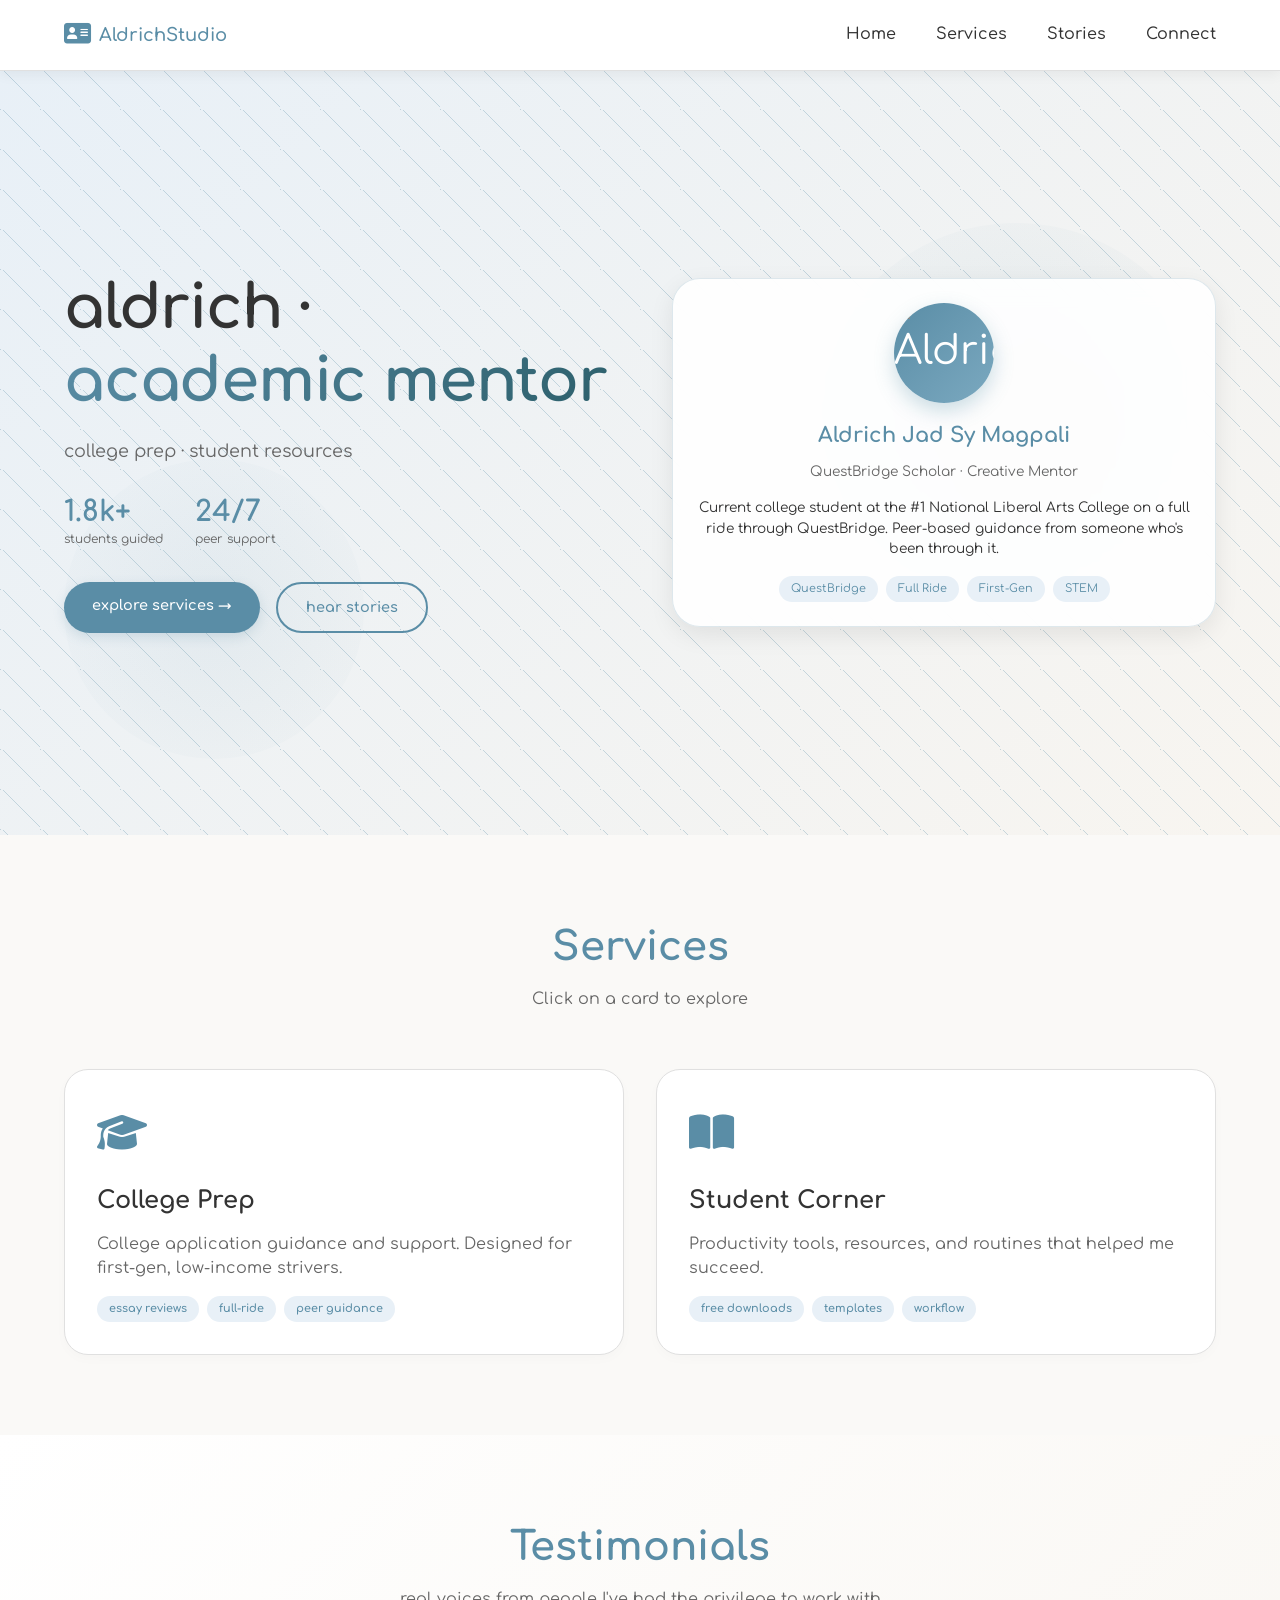
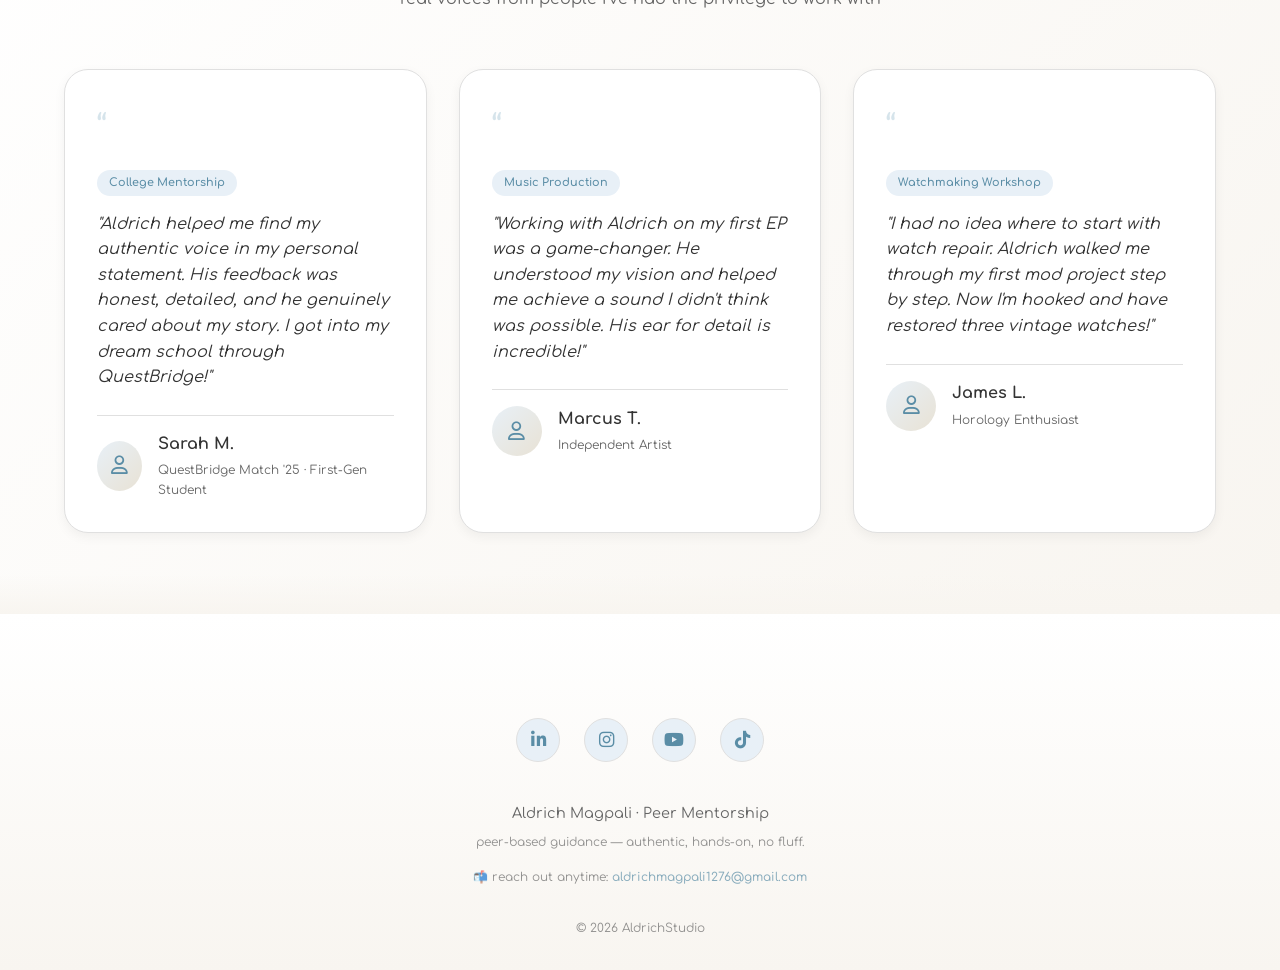
==== index.html @ c524021f "New index page" ====
<!DOCTYPE html>
<html lang="en">
<head>
    <meta charset="UTF-8">
    <meta name="viewport" content="width=device-width, initial-scale=1.0, viewport-fit=cover">
    <title>The Nexus | Aldrich — Creative Hub & Mentorship</title>
    <link rel="preconnect" href="https://fonts.googleapis.com">
    <link rel="preconnect" href="https://fonts.gstatic.com" crossorigin>
    <link href="https://fonts.googleapis.com/css2?family=Comfortaa:wght@300;400;500;600;700;800&display=swap" rel="stylesheet">
    <link rel="stylesheet" href="https://cdnjs.cloudflare.com/ajax/libs/font-awesome/6.4.0/css/all.min.css">
    <style>
        /* ===== EXACT ORIGINAL HEADER CSS ===== */
        :root {
            --primary: #5a8da6;
            --primary-light: #7ba9c0;
            --primary-very-light: #e8f0f7;
            --secondary: #f8f5f0;
            --secondary-dark: #e8e2d5;
            --text: #333333;
            --text-light: #666666;
            --white: #ffffff;
            --off-white: #faf9f7;
            --border: #e0e0e0;
            --success: #4caf50;
            --error: #f44336;
            --space-xs: 0.5rem;
            --space-sm: 1rem;
            --space-md: 1.5rem;
            --space-lg: 2.5rem;
            --space-xl: 4rem;
            --font-xs: 0.875rem;
            --font-sm: 1rem;
            --font-md: 1.125rem;
            --font-lg: 1.5rem;
            --font-xl: 2rem;
            --radius: 8px;
            --radius-lg: 12px;
            --shadow: 0 4px 12px rgba(0, 0, 0, 0.05);
            --shadow-lg: 0 8px 24px rgba(0, 0, 0, 0.08);
            --transition: 0.2s ease;
        }

        * {
            margin: 0;
            padding: 0;
            box-sizing: border-box;
        }

        body {
            font-family: 'Comfortaa', sans-serif;
            line-height: 1.6;
            color: var(--text);
            background-color: var(--off-white);
            padding-top: 70px;
            overflow-x: hidden;
        }

        .container {
            width: 100%;
            max-width: 1200px;
            margin: 0 auto;
            padding: 0 var(--space-md);
        }

        /* ===== EXACT ORIGINAL HEADER STYLES ===== */
        .header {
            position: fixed;
            top: 0;
            left: 0;
            right: 0;
            background-color: var(--white);
            box-shadow: var(--shadow);
            border-bottom: 1px solid var(--border);
            z-index: 1000;
            padding: 1rem 0;
        }

        .header-content {
            display: flex;
            justify-content: space-between;
            align-items: center;
        }

        .logo {
            display: flex;
            align-items: center;
            gap: var(--space-xs);
            font-weight: 600;
            color: var(--primary);
            font-size: var(--font-md);
            text-decoration: none;
        }

        .logo-icon {
            font-size: 1.5rem;
        }

        .logo-text {
            display: inline;
        }

        .menu-toggle {
            display: flex;
            flex-direction: column;
            justify-content: space-between;
            width: 30px;
            height: 24px;
            background: none;
            border: none;
            cursor: pointer;
            padding: 0;
            z-index: 1001;
            transition: transform 0.2s ease;
        }

        .menu-toggle:hover {
            transform: scale(1.1);
        }

        .menu-toggle-line {
            display: block;
            width: 100%;
            height: 3px;
            background-color: var(--primary);
            border-radius: 2px;
            transition: all 0.2s ease;
            transform-origin: center;
        }

        .menu-toggle.active .menu-toggle-line:nth-child(1) {
            transform: translateY(10px) rotate(45deg);
        }

        .menu-toggle.active .menu-toggle-line:nth-child(2) {
            opacity: 0;
            transform: scaleX(0);
        }

        .menu-toggle.active .menu-toggle-line:nth-child(3) {
            transform: translateY(-10px) rotate(-45deg);
        }

        .nav {
            display: none;
            opacity: 0;
            transform: translateY(-20px);
            transition: all 0.2s ease;
        }

        .nav.active {
            display: block;
            opacity: 1;
            transform: translateY(0);
            animation: slideDown 0.25s ease-out;
        }

        @keyframes slideDown {
            0% {
                opacity: 0;
                transform: translateY(-20px);
            }
            100% {
                opacity: 1;
                transform: translateY(0);
            }
        }

        @media (min-width: 768px) {
            .menu-toggle {
                display: none;
            }
            
            .nav {
                display: block;
                opacity: 1;
                transform: translateY(0);
            }
            
            .nav-list {
                display: flex;
                gap: var(--space-lg);
                list-style: none;
            }
            
            .nav-link {
                color: var(--text);
                font-weight: 500;
                font-size: var(--font-sm);
                padding: var(--space-xs) 0;
                position: relative;
                text-decoration: none;
                transition: color 0.2s ease;
            }
            
            .nav-link::after {
                content: '';
                position: absolute;
                bottom: 0;
                left: 0;
                width: 0;
                height: 2px;
                background-color: var(--primary);
                transition: width 0.2s ease;
            }
            
            .nav-link:hover::after {
                width: 100%;
            }
            
            .nav-link:hover {
                color: var(--primary);
            }
        }

        @media (max-width: 767px) {
            .nav.active {
                position: fixed;
                top: 70px;
                left: 0;
                right: 0;
                background-color: var(--white);
                padding: var(--space-md);
                box-shadow: var(--shadow-lg);
                border-top: 1px solid var(--border);
                z-index: 999;
            }
            
            .nav-list {
                display: flex;
                flex-direction: column;
                gap: var(--space-md);
                list-style: none;
            }
            
            .nav-link {
                display: block;
                padding: var(--space-sm);
                color: var(--text);
                font-weight: 500;
                font-size: var(--font-md);
                border-radius: var(--radius);
                transition: all 0.15s ease;
                opacity: 0;
                transform: translateX(-20px);
                text-decoration: none;
            }
            
            .nav.active .nav-link {
                opacity: 1;
                transform: translateX(0);
            }
            
            .nav.active .nav-link:nth-child(1) { transition-delay: 0.05s; }
            .nav.active .nav-link:nth-child(2) { transition-delay: 0.1s; }
            .nav.active .nav-link:nth-child(3) { transition-delay: 0.15s; }
            
            .nav-link:hover {
                background-color: var(--secondary);
                transform: translateX(5px);
            }
        }

        /* ===== HERO WITH PERSONAL FEATURE ===== */
        .hero {
            min-height: 85vh;
            display: flex;
            align-items: center;
            position: relative;
            background: linear-gradient(135deg, var(--primary-very-light) 0%, var(--secondary) 100%);
            overflow: hidden;
        }

        .hero-bg-pattern {
            position: absolute;
            top: 0;
            left: 0;
            width: 100%;
            height: 100%;
            opacity: 0.3;
            pointer-events: none;
        }

        .hero-bg-pattern::before {
            content: '';
            position: absolute;
            top: 0;
            left: 0;
            width: 100%;
            height: 100%;
            background-image: 
                repeating-linear-gradient(45deg, var(--primary) 0px, var(--primary) 1px, transparent 1px, transparent 30px);
            background-size: 40px 40px;
        }

        .hero-orb {
            position: absolute;
            top: 20%;
            right: 5%;
            width: 400px;
            height: 400px;
            background: radial-gradient(circle, rgba(90,141,166,0.1), transparent);
            border-radius: 50%;
            pointer-events: none;
        }

        .hero-orb-2 {
            bottom: 10%;
            left: 5%;
            width: 300px;
            height: 300px;
            background: radial-gradient(circle, rgba(90,141,166,0.08), transparent);
            position: absolute;
            border-radius: 50%;
            pointer-events: none;
        }

        .hero-grid {
            display: grid;
            grid-template-columns: 1fr 1fr;
            gap: 4rem;
            align-items: center;
            position: relative;
            z-index: 5;
            width: 100%;
        }

        .hero-title {
            font-size: clamp(2.2rem, 5vw, 3.8rem);
            font-weight: 800;
            line-height: 1.2;
            letter-spacing: -0.02em;
            color: var(--text);
            margin-bottom: 1.2rem;
        }

        .hero-title .gradient-text {
            background: linear-gradient(135deg, var(--primary), #2c5f6b);
            background-clip: text;
            -webkit-background-clip: text;
            color: transparent;
        }

        .hero-subtitle {
            font-size: 1.1rem;
            color: var(--text-light);
            margin-bottom: 2rem;
            line-height: 1.6;
        }

        .hero-stats {
            display: flex;
            gap: 2rem;
            margin: 2rem 0;
        }

        .stat-item {
            text-align: left;
        }

        .stat-number {
            font-size: 1.8rem;
            font-weight: 800;
            color: var(--primary);
            line-height: 1;
        }

        .stat-label {
            font-size: 0.75rem;
            color: var(--text-light);
            margin-top: 0.25rem;
        }

        .btn-group {
            display: flex;
            gap: 1rem;
            flex-wrap: wrap;
            margin-top: 1rem;
        }

        .btn {
            padding: 12px 28px;
            border-radius: 100px;
            font-weight: 600;
            transition: all 0.2s ease;
            cursor: pointer;
            border: none;
            font-family: 'Comfortaa', sans-serif;
            font-size: 0.9rem;
            text-decoration: none;
            display: inline-block;
        }

        .btn-primary {
            background: var(--primary);
            color: white;
            box-shadow: 0 4px 12px rgba(90, 141, 166, 0.2);
        }

        .btn-primary:hover {
            transform: translateY(-2px);
            background: var(--primary-light);
        }

        .btn-outline {
            background: transparent;
            border: 2px solid var(--primary);
            color: var(--primary);
        }

        .btn-outline:hover {
            background: var(--primary);
            color: white;
            transform: translateY(-2px);
        }

        .personal-card {
            background: rgba(255, 255, 255, 0.9);
            backdrop-filter: blur(12px);
            border-radius: 28px;
            padding: 1.5rem;
            text-align: center;
            box-shadow: var(--shadow-lg);
            border: 1px solid rgba(90,141,166,0.2);
            transition: transform 0.2s ease;
        }

        .personal-card:hover {
            transform: translateY(-5px);
        }

        .personal-avatar {
            width: 100px;
            height: 100px;
            background: linear-gradient(135deg, var(--primary), var(--primary-light));
            border-radius: 50%;
            display: flex;
            align-items: center;
            justify-content: center;
            margin: 0 auto 1rem;
            font-size: 2.5rem;
            color: white;
            box-shadow: 0 8px 20px rgba(90,141,166,0.3);
        }

        .personal-card h3 {
            font-size: 1.3rem;
            margin-bottom: 0.5rem;
            color: var(--primary);
        }

        .personal-card .title {
            font-size: 0.85rem;
            color: var(--text-light);
            margin-bottom: 1rem;
        }

        .personal-card .bio {
            font-size: 0.85rem;
            color: var(--text);
            line-height: 1.5;
        }

        .personal-tags {
            display: flex;
            flex-wrap: wrap;
            gap: 0.5rem;
            justify-content: center;
            margin-top: 1rem;
        }

        .personal-tag {
            background: var(--primary-very-light);
            padding: 4px 12px;
            border-radius: 20px;
            font-size: 0.7rem;
            color: var(--primary);
        }

        /* Mobile-specific hero padding to prevent title from touching nav */
        @media (max-width: 768px) {
            .hero {
                padding-top: 2rem;
            }
            
            .hero-grid {
                grid-template-columns: 1fr;
                gap: 2rem;
                text-align: center;
            }
            
            .hero-left {
                margin-top: 1rem;
            }
            
            .hero-stats {
                justify-content: center;
            }
            
            .stat-item {
                text-align: center;
            }
            
            .btn-group {
                justify-content: center;
            }
            
            .personal-card {
                max-width: 350px;
                margin: 0 auto 2rem auto;
            }
            
            .hero-right {
                margin-bottom: 0;
            }
        }

        /* Hub Section - Cards are now anchor tags */
        .hub-section {
            padding: 5rem 0;
            background: var(--off-white);
        }

        .section-header {
            text-align: center;
            margin-bottom: 3.5rem;
        }

        .section-header h2 {
            font-size: 2.5rem;
            font-weight: 700;
            color: var(--primary);
            margin-bottom: 0.5rem;
        }

        .section-header p {
            color: var(--text-light);
        }

        .hub-grid {
            display: grid;
            grid-template-columns: repeat(auto-fit, minmax(320px, 1fr));
            gap: 2rem;
        }

        /* Anchor tag styling - preserves card appearance */
        .hub-card {
            background: var(--white);
            border-radius: 24px;
            padding: 2rem;
            transition: all 0.25s ease;
            border: 1px solid var(--border);
            cursor: pointer;
            text-decoration: none;
            color: inherit;
            display: block;
            box-shadow: 0 4px 12px rgba(0, 0, 0, 0.02);
        }

        .hub-card:hover {
            transform: translateY(-6px);
            border-color: var(--primary-light);
            box-shadow: 0 20px 35px -12px rgba(90, 141, 166, 0.2);
        }

        .card-icon {
            font-size: 2.5rem;
            margin-bottom: 1rem;
            color: var(--primary);
        }

        .hub-card h3 {
            font-size: 1.5rem;
            margin-bottom: 0.75rem;
            color: var(--text);
        }

        .hub-card p {
            color: var(--text-light);
            line-height: 1.5;
            margin-bottom: 1rem;
        }

        .tag-group {
            display: flex;
            flex-wrap: wrap;
            gap: 8px;
            margin-top: 1rem;
        }

        .tag {
            background: var(--primary-very-light);
            padding: 4px 12px;
            border-radius: 20px;
            font-size: 0.7rem;
            font-weight: 600;
            color: var(--primary);
        }

        /* Testimonials Section */
        .testimonials-section {
            padding: 5rem 0;
            background: linear-gradient(135deg, var(--white) 0%, var(--secondary) 100%);
        }

        .testimonials-grid {
            display: grid;
            grid-template-columns: repeat(auto-fit, minmax(320px, 1fr));
            gap: 2rem;
            margin-top: 2rem;
        }

        .testimonial-card {
            background: var(--white);
            border-radius: 24px;
            padding: 2rem;
            transition: all 0.3s ease;
            border: 1px solid var(--border);
            box-shadow: var(--shadow);
            position: relative;
        }

        .testimonial-card:hover {
            transform: translateY(-6px);
            box-shadow: var(--shadow-lg);
            border-color: var(--primary-light);
        }

        .quote-icon {
            font-size: 2rem;
            color: var(--primary-light);
            opacity: 0.3;
            margin-bottom: 1rem;
        }

        .testimonial-text {
            font-size: 1rem;
            line-height: 1.6;
            color: var(--text);
            margin-bottom: 1.5rem;
            font-style: italic;
        }

        .testimonial-author {
            display: flex;
            align-items: center;
            gap: 1rem;
            border-top: 1px solid var(--border);
            padding-top: 1rem;
        }

        .author-avatar {
            width: 50px;
            height: 50px;
            background: linear-gradient(135deg, var(--primary-very-light), var(--secondary-dark));
            border-radius: 50%;
            display: flex;
            align-items: center;
            justify-content: center;
            font-size: 1.2rem;
            color: var(--primary);
        }

        .author-info h4 {
            font-size: 1rem;
            margin-bottom: 0.25rem;
            color: var(--text);
        }

        .author-info p {
            font-size: 0.75rem;
            color: var(--text-light);
            margin: 0;
        }

        .testimonial-service {
            display: inline-block;
            padding: 4px 12px;
            background: var(--primary-very-light);
            border-radius: 20px;
            font-size: 0.7rem;
            font-weight: 600;
            color: var(--primary);
            margin-bottom: 1rem;
        }

        @media (max-width: 768px) {
            .testimonials-grid {
                grid-template-columns: 1fr;
            }
        }

        /* Footer */
        .footer {
            background: linear-gradient(180deg, var(--white) 0%, var(--secondary) 100%);
            border-top: 1px solid var(--border);
            padding: 4rem 0 2rem;
            position: relative;
            margin-top: 0;
        }

        .footer::before {
            content: '';
            position: absolute;
            top: -40px;
            left: 0;
            right: 0;
            height: 40px;
            background: linear-gradient(180deg, transparent, var(--secondary));
            pointer-events: none;
        }

        .footer-content {
            text-align: center;
        }

        .social-links {
            display: flex;
            justify-content: center;
            gap: var(--space-md);
            margin: var(--space-lg) 0;
            flex-wrap: wrap;
        }

        .social-link {
            display: flex;
            align-items: center;
            justify-content: center;
            width: 44px;
            height: 44px;
            background-color: var(--primary-very-light);
            border-radius: 50%;
            color: var(--primary);
            font-size: 1.25rem;
            transition: all 0.2s ease;
            border: 1px solid var(--border);
            text-decoration: none;
        }

        .social-link i {
            font-size: 1.1rem;
        }

        .social-link:hover:nth-child(1) { background-color: #0077b5; border-color: #0077b5; color: white; transform: translateY(-3px) scale(1.1); }
        .social-link:hover:nth-child(2) { background-color: #e4405f; border-color: #e4405f; color: white; transform: translateY(-3px) scale(1.1); }
        .social-link:hover:nth-child(3) { background-color: #ff0000; border-color: #ff0000; color: white; transform: translateY(-3px) scale(1.1); }
        .social-link:hover:nth-child(4) { background-color: #000000; border-color: #000000; color: white; transform: translateY(-3px) scale(1.1); }

        .footer-text {
            color: var(--text-light);
            font-size: 0.9rem;
            margin-bottom: 0.5rem;
        }

        .footer-small {
            font-size: 0.75rem;
            color: var(--text-light);
            opacity: 0.7;
        }

        .footer-email {
            margin-top: 1rem;
        }

        .footer-email a {
            color: var(--primary);
            text-decoration: none;
            font-weight: 500;
        }

        .footer-email a:hover {
            text-decoration: underline;
        }

        @media (max-width: 768px) {
            .container {
                padding: 0 20px;
            }
        }
    </style>
</head>
<body>

<!-- EXACT ORIGINAL HEADER STRUCTURE -->
<header class="header">
    <div class="container">
        <div class="header-content">
            <a href="#" class="logo">
                <span class="logo-icon"><i class="fa-solid fa-address-card"></i></span>
                <span class="logo-text">AldrichStudio</span>
            </a>
            <button class="menu-toggle" aria-label="Toggle menu">
                <span class="menu-toggle-line"></span>
                <span class="menu-toggle-line"></span>
                <span class="menu-toggle-line"></span>
            </button>
            <nav class="nav">
                <ul class="nav-list">
                    <li><a href="#home" class="nav-link">Home</a></li>
                    <li><a href="#hub" class="nav-link">Services</a></li>
                    <li><a href="#testimonials" class="nav-link">Stories</a></li>
                    <li><a href="#contact" class="nav-link">Connect</a></li>
                </ul>
            </nav>
        </div>
    </div>
</header>

<main>
    <!-- Hero with Personal Feature -->
    <section class="hero" id="home">
        <div class="hero-bg-pattern"></div>
        <div class="hero-orb"></div>
        <div class="hero-orb-2"></div>
        
        <div class="container">
            <div class="hero-grid">
                <div class="hero-left">
                    <h1 class="hero-title">
                        aldrich ·<br><span class="gradient-text">academic mentor</span>
                    </h1>
                    <p class="hero-subtitle">
                        college prep · student resources
                    </p>
                    <div class="hero-stats">
                        <div class="stat-item">
                            <div class="stat-number">1.8k+</div>
                            <div class="stat-label">students guided</div>
                        </div>
                        <!-- <div class="stat-item">
                            <div class="stat-number">2</div>
                            <div class="stat-label">service areas</div>
                        </div> -->
                        <div class="stat-item">
                            <div class="stat-number">24/7</div>
                            <div class="stat-label">peer support</div>
                        </div>
                    </div>
                    <div class="btn-group">
                        <a href="#hub" class="btn btn-primary">explore services →</a>
                        <a href="#testimonials" class="btn btn-outline">hear stories</a>
                    </div>
                </div>
                <div class="hero-right">
                    <div class="personal-card">
                        <div class="personal-avatar">
                            <img src="images/headshot.jpg" alt="Aldrich's Avatar" style="width: 100%; height: 100%; border-radius: 50%;">
                        </div>
                        <h3>Aldrich Jad Sy Magpali</h3>
                        <div class="title">QuestBridge Scholar · Creative Mentor</div>
                        <div class="bio">
                            Current college student at the #1 National Liberal Arts College on a full ride through QuestBridge. Peer-based guidance from someone who's been through it.
                        </div>
                        <div class="personal-tags">
                            <span class="personal-tag">QuestBridge</span>
                            <span class="personal-tag">Full Ride</span>
                            <span class="personal-tag">First-Gen</span>
                            <span class="personal-tag">STEM</span>
                        </div>
                    </div>
                </div>
            </div>
        </div>
    </section>

    <!-- Services Hub Section - Using Anchor Tags for Proper Navigation -->
    <section class="hub-section" id="hub">
        <div class="container">
            <div class="section-header">
                <h2>Services</h2>
                <p>Click on a card to explore</p>
            </div>
            <div class="hub-grid">
                <a href="college-prep/college-prep.html" class="hub-card">
                    <div class="card-icon"><i class="fa-solid fa-graduation-cap"></i></div>
                    <h3>College Prep</h3>
                    <p>College application guidance and support. Designed for first-gen, low-income strivers.</p>
                    <div class="tag-group"><span class="tag">essay reviews</span><span class="tag">full-ride</span><span class="tag">peer guidance</span></div>
                </a>

                <a href="student-corner.html" class="hub-card">
                    <div class="card-icon"><i class="fa-solid fa-book-open"></i></div>
                    <h3>Student Corner</h3>
                    <p>Productivity tools, resources, and routines that helped me succeed.</p>
                    <div class="tag-group"><span class="tag">free downloads</span><span class="tag">templates</span><span class="tag">workflow</span></div>
                </a>

                <!-- <a href="music-lab.html" class="hub-card">
                    <div class="card-icon"><i class="fa-solid fa-headphones"></i></div>
                    <h3>music lab</h3>
                    <p>Beat making, vocal mixing, production feedback, and sonic branding — from demo to polished.</p>
                    <div class="tag-group"><span class="tag">production</span><span class="tag">mixing</span><span class="tag">consultation</span></div>
                </a> -->

                <!-- <a href="watchmaking.html" class="hub-card">
                    <div class="card-icon"><i class="fa-regular fa-clock"></i></div>
                    <h3>watchmaking workshop</h3>
                    <p>Repair, restoration, movement servicing, modding guides & horology deep dives for enthusiasts.</p>
                    <div class="tag-group"><span class="tag">repair</span><span class="tag">modding</span><span class="tag">restoration</span></div>
                </a> -->

                <!-- <a href="creative-studio.html" class="hub-card">
                    <div class="card-icon"><i class="fa-regular fa-pen-to-square"></i></div>
                    <h3>creative studio</h3>
                    <p>Visual identity, portfolio reviews, storytelling & creative direction for artists & side projects.</p>
                    <div class="tag-group"><span class="tag">branding</span><span class="tag">design</span><span class="tag">strategy</span></div>
                </a> -->

                <!-- <a href="tech-snippets.html" class="hub-card">
                    <div class="card-icon"><i class="fa-solid fa-microchip"></i></div>
                    <h3>tech snippets</h3>
                    <p>Automation scripts, no-code tools, web tweaks & dev help for students & makers.</p>
                    <div class="tag-group"><span class="tag">automation</span><span class="tag">web tools</span><span class="tag">no-code</span></div>
                </a> -->
            </div>
        </div>
    </section>

    <!-- Testimonials Section -->
    <section class="testimonials-section" id="testimonials">
        <div class="container">
            <div class="section-header">
                <h2>Testimonials</h2>
                <p>real voices from people I've had the privilege to work with</p>
            </div>
            <div class="testimonials-grid">
                <div class="testimonial-card">
                    <div class="quote-icon">“</div>
                    <span class="testimonial-service">College Mentorship</span>
                    <p class="testimonial-text">
                        "Aldrich helped me find my authentic voice in my personal statement. His feedback was honest, detailed, and he genuinely cared about my story. I got into my dream school through QuestBridge!"
                    </p>
                    <div class="testimonial-author">
                        <div class="author-avatar">
                            <i class="fa-regular fa-user"></i>
                        </div>
                        <div class="author-info">
                            <h4>Sarah M.</h4>
                            <p>QuestBridge Match '25 · First-Gen Student</p>
                        </div>
                    </div>
                </div>
                <div class="testimonial-card">
                    <div class="quote-icon">“</div>
                    <span class="testimonial-service">Music Production</span>
                    <p class="testimonial-text">
                        "Working with Aldrich on my first EP was a game-changer. He understood my vision and helped me achieve a sound I didn't think was possible. His ear for detail is incredible!"
                    </p>
                    <div class="testimonial-author">
                        <div class="author-avatar">
                            <i class="fa-regular fa-user"></i>
                        </div>
                        <div class="author-info">
                            <h4>Marcus T.</h4>
                            <p>Independent Artist</p>
                        </div>
                    </div>
                </div>
                <div class="testimonial-card">
                    <div class="quote-icon">“</div>
                    <span class="testimonial-service">Watchmaking Workshop</span>
                    <p class="testimonial-text">
                        "I had no idea where to start with watch repair. Aldrich walked me through my first mod project step by step. Now I'm hooked and have restored three vintage watches!"
                    </p>
                    <div class="testimonial-author">
                        <div class="author-avatar">
                            <i class="fa-regular fa-user"></i>
                        </div>
                        <div class="author-info">
                            <h4>James L.</h4>
                            <p>Horology Enthusiast</p>
                        </div>
                    </div>
                </div>
            </div>
        </div>
    </section>
</main>

<!-- Footer -->
<footer class="footer" id="contact">
    <div class="container">
        <div class="footer-content">
            <div class="social-links">
                <a href="https://www.linkedin.com/in/aldrich-magpali/" class="social-link" target="_blank" rel="noopener noreferrer" title="LinkedIn"><i class="fab fa-linkedin-in"></i></a>
                <a href="https://www.instagram.com/ajsm1276/" class="social-link" target="_blank" rel="noopener noreferrer" title="Instagram"><i class="fab fa-instagram"></i></a>
                <a href="https://www.youtube.com/@AJSM1276" class="social-link" target="_blank" rel="noopener noreferrer" title="YouTube"><i class="fab fa-youtube"></i></a>
                <a href="https://www.tiktok.com/@ajsm3" class="social-link" target="_blank" rel="noopener noreferrer" title="TikTok"><i class="fab fa-tiktok"></i></a>
            </div>
            <p class="footer-text">Aldrich Magpali · Peer Mentorship</p>
            <p class="footer-small">peer-based guidance — authentic, hands-on, no fluff.</p>
            <div class="footer-email">
                <p class="footer-small">📬 reach out anytime: <a href="mailto:aldrichmagpali1276@gmail.com">aldrichmagpali1276@gmail.com</a></p>
            </div>
            <p class="footer-small" style="margin-top: 2rem;">© 2026 AldrichStudio</p>
        </div>
    </div>
</footer>

<script>
    (function() {
        // EXACT ORIGINAL MENU TOGGLE FUNCTIONALITY
        const menuToggle = document.querySelector('.menu-toggle');
        const nav = document.querySelector('.nav');
        
        if (menuToggle && nav) {
            menuToggle.addEventListener('click', function(e) {
                e.stopPropagation();
                this.classList.toggle('active');
                nav.classList.toggle('active');
            });
            
            const navLinks = document.querySelectorAll('.nav-link');
            navLinks.forEach(link => {
                link.addEventListener('click', () => {
                    menuToggle.classList.remove('active');
                    nav.classList.remove('active');
                });
            });
        }
        
        // Smooth scroll for anchor links
        document.querySelectorAll('a[href^="#"]').forEach(anchor => {
            anchor.addEventListener('click', function(e) {
                const targetId = this.getAttribute('href');
                if (targetId === '#') return;
                const target = document.querySelector(targetId);
                if (target) {
                    e.preventDefault();
                    target.scrollIntoView({ behavior: 'smooth', block: 'start' });
                    if (window.innerWidth <= 767 && nav.classList.contains('active')) {
                        menuToggle.classList.remove('active');
                        nav.classList.remove('active');
                    }
                }
            });
        });
    })();
</script>
</body>
</html>
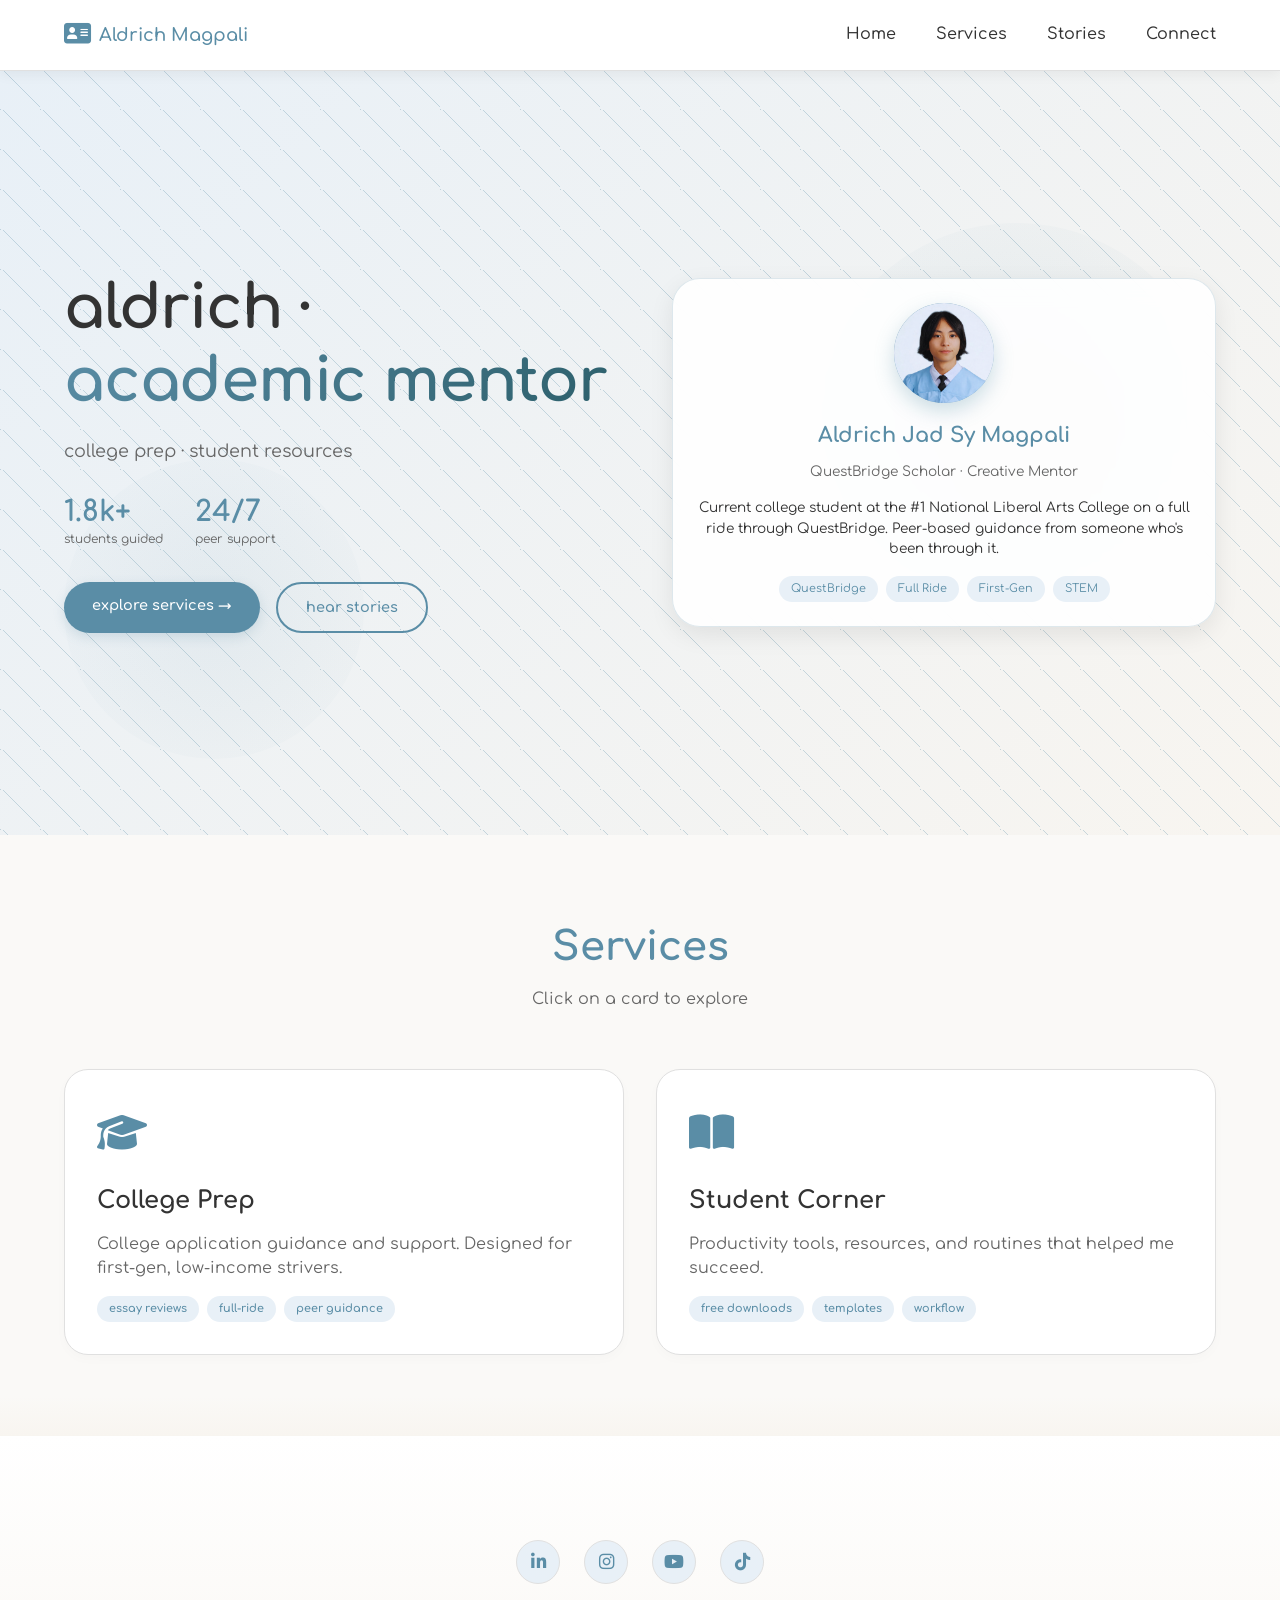
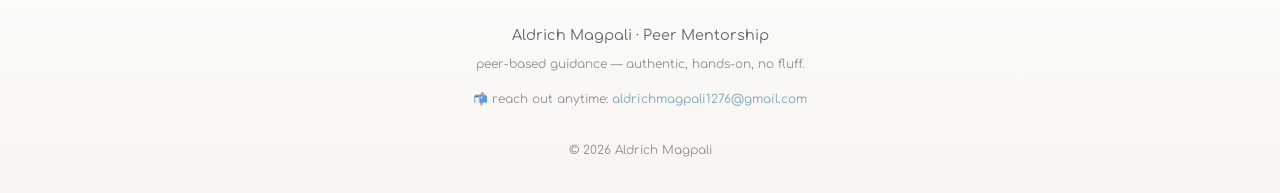
==== commit 799053ce: "removed stuff" ====
--- a/index.html
+++ b/index.html
@@ -786,7 +786,7 @@
         <div class="header-content">
             <a href="#" class="logo">
                 <span class="logo-icon"><i class="fa-solid fa-address-card"></i></span>
-                <span class="logo-text">AldrichStudio</span>
+                <span class="logo-text">Aldrich Magpali</span>
             </a>
             <button class="menu-toggle" aria-label="Toggle menu">
                 <span class="menu-toggle-line"></span>
@@ -916,7 +916,7 @@
     </section>
 
     <!-- Testimonials Section -->
-    <section class="testimonials-section" id="testimonials">
+    <!-- <section class="testimonials-section" id="testimonials">
         <div class="container">
             <div class="section-header">
                 <h2>Testimonials</h2>
@@ -973,7 +973,7 @@
                 </div>
             </div>
         </div>
-    </section>
+    </section> -->
 </main>
 
 <!-- Footer -->
@@ -991,7 +991,7 @@
             <div class="footer-email">
                 <p class="footer-small">📬 reach out anytime: <a href="mailto:aldrichmagpali1276@gmail.com">aldrichmagpali1276@gmail.com</a></p>
             </div>
-            <p class="footer-small" style="margin-top: 2rem;">© 2026 AldrichStudio</p>
+            <p class="footer-small" style="margin-top: 2rem;">© 2026 Aldrich Magpali</p>
         </div>
     </div>
 </footer>
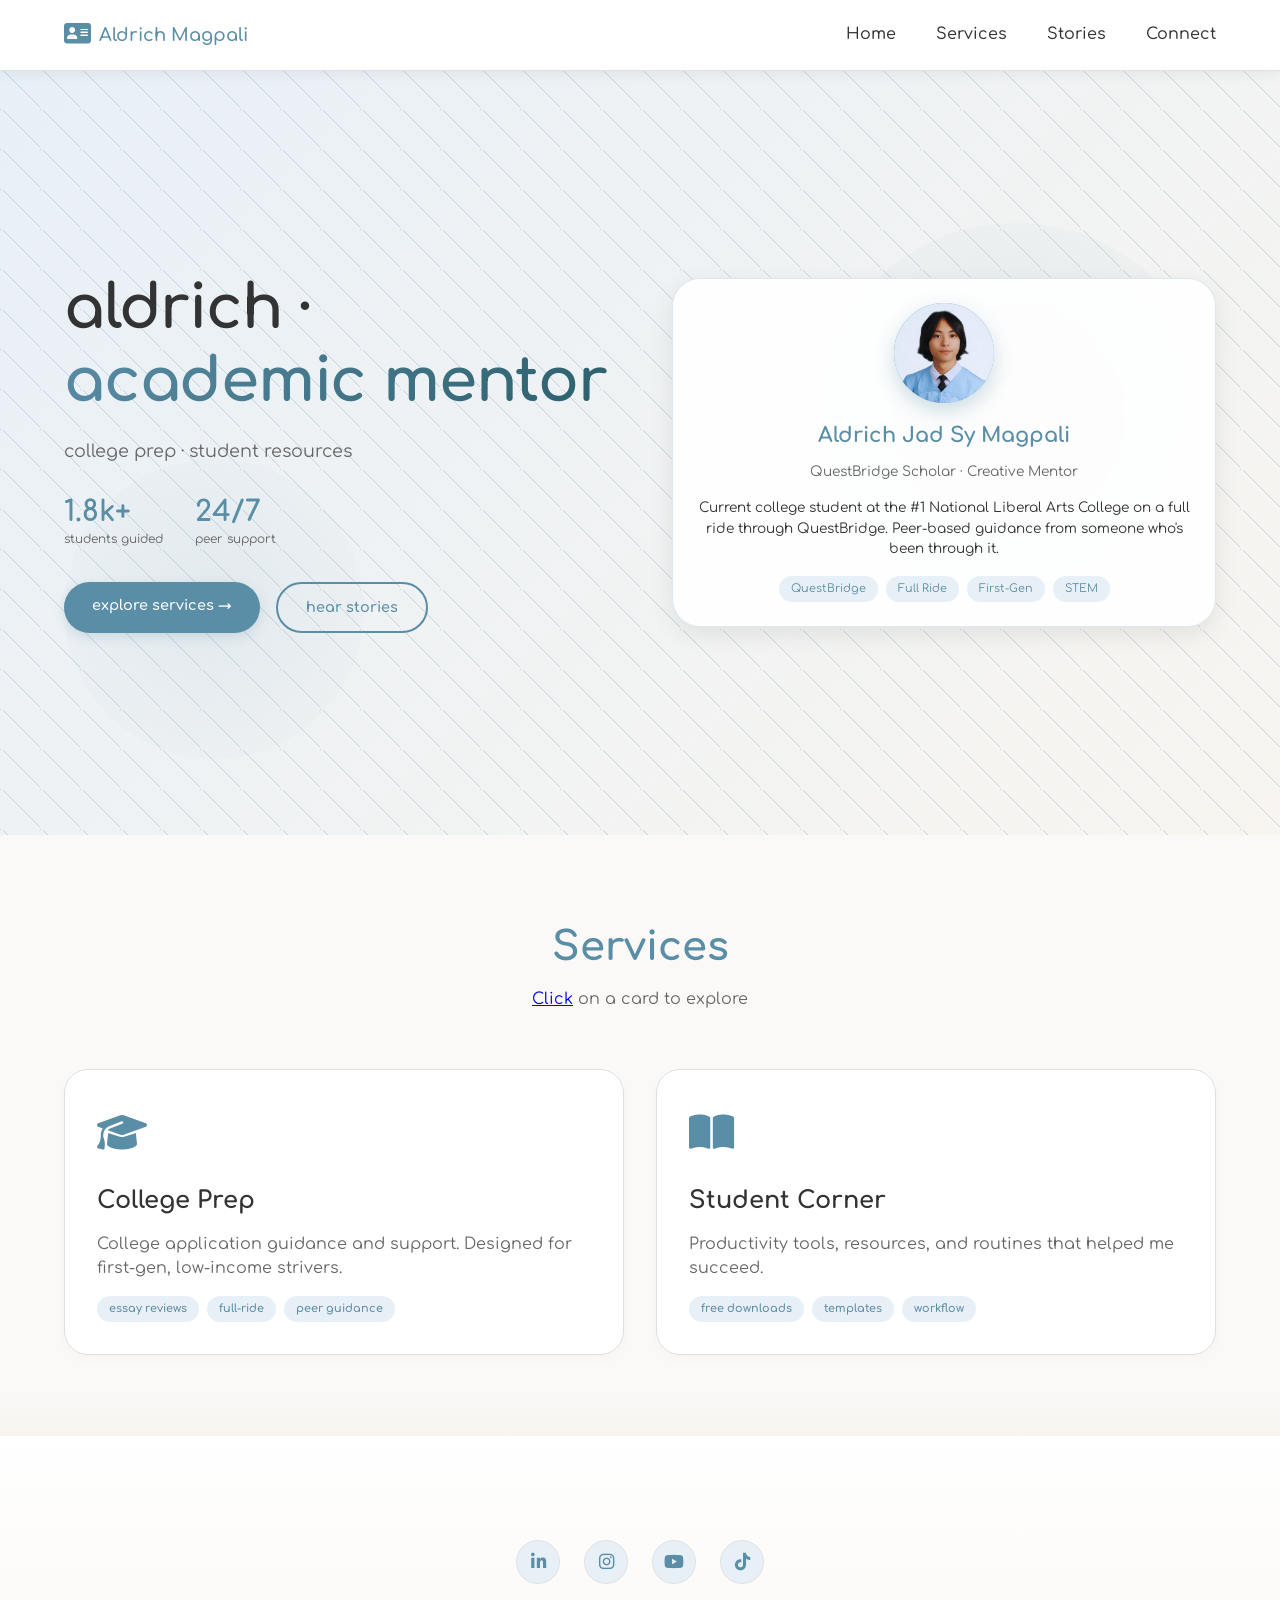
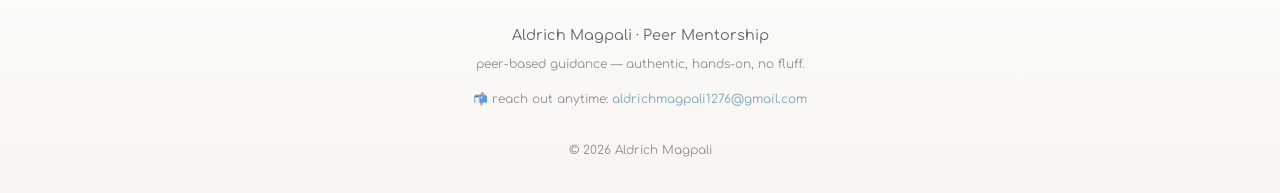
==== commit 7c74ee83: "attempt to fix path" ====
--- a/index.html
+++ b/index.html
@@ -1,9 +1,33 @@
 <!DOCTYPE html>
 <html lang="en">
 <head>
+    <!-- Google tag (gtag.js) -->
+<script async src="https://www.googletagmanager.com/gtag/js?id=G-1PS1X10VHP"></script>
+<script>
+  window.dataLayer = window.dataLayer || [];
+  function gtag(){dataLayer.push(arguments);}
+  gtag('js', new Date());
+
+  gtag('config', 'G-1PS1X10VHP');
+</script>
+    <script type="application/ld+json">
+    {
+      "@context": "https://schema.org",
+      "@type": "Organization",
+      "name": "Aldrich Magpali",
+      "url": "https://www.aldrichmagpali.com",
+      "logo": "https://aldrichmagpali.com/images/favicons/web-app-manifest-512x512.png"
+    }
+    </script>
     <meta charset="UTF-8">
     <meta name="viewport" content="width=device-width, initial-scale=1.0, viewport-fit=cover">
-    <title>The Nexus | Aldrich — Creative Hub & Mentorship</title>
+    <title>Aldrich Magpali | Mentorship</title>
+    <link rel="icon" type="image/png" href="/images/favicons/favicon-96x96.png" sizes="96x96" />
+    <link rel="icon" type="image/svg+xml" href="/images/favicons/favicon.svg" />
+    <link rel="shortcut icon" href="/images/favicons/favicon.ico" />
+    <link rel="apple-touch-icon" sizes="180x180" href="/images/favicons/apple-touch-icon.png" />
+    <meta name="apple-mobile-web-app-title" content="Aldrich" />
+    <link rel="manifest" href="/images/favicons/site.webmanifest" />
     <link rel="preconnect" href="https://fonts.googleapis.com">
     <link rel="preconnect" href="https://fonts.gstatic.com" crossorigin>
     <link href="https://fonts.googleapis.com/css2?family=Comfortaa:wght@300;400;500;600;700;800&display=swap" rel="stylesheet">
@@ -867,7 +891,7 @@
         <div class="container">
             <div class="section-header">
                 <h2>Services</h2>
-                <p>Click on a card to explore</p>
+                <p><a href="/subpages/instagram.html">Click</a> on a card to explore</p>
             </div>
             <div class="hub-grid">
                 <a href="college-prep/college-prep.html" class="hub-card">
